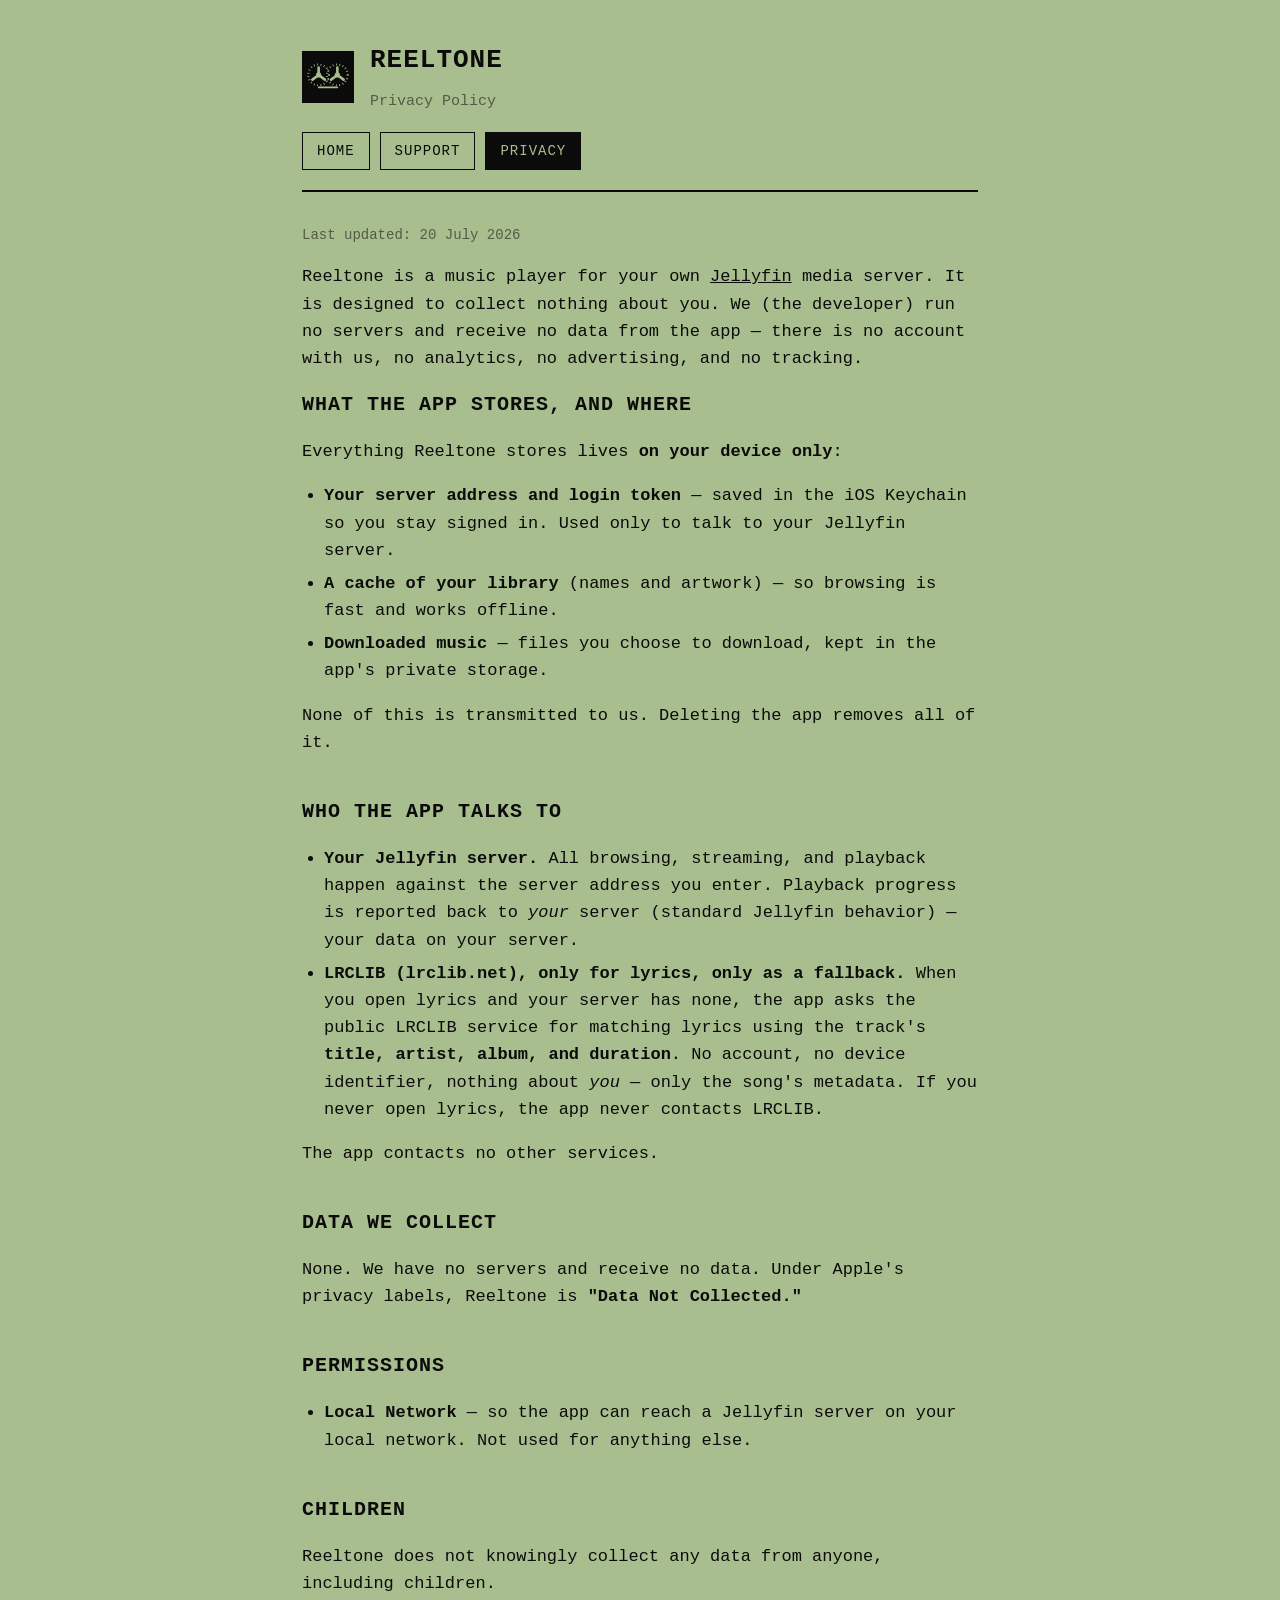
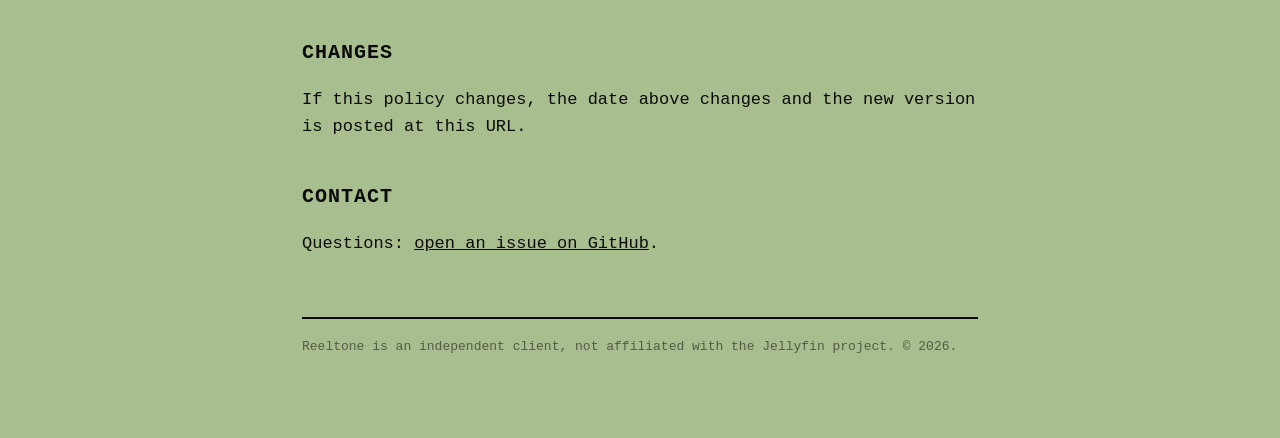
==== privacy.html @ c4884669 "Reeltone marketing, privacy, and support site" ====
<!doctype html>
<html lang="en">
<head>
<meta charset="utf-8">
<meta name="viewport" content="width=device-width, initial-scale=1">
<title>Reeltone — Privacy Policy</title>
<meta name="description" content="Reeltone collects nothing. No servers, no analytics, no tracking. Everything stays on your device.">
<link rel="stylesheet" href="style.css">
</head>
<body>
<div class="wrap">
<header>
  <div class="brand">
    <svg viewBox="0 0 100 100" aria-hidden="true"><rect width="100" height="100" fill="#0B0B0B"/><g fill="none" stroke="#A9BE8E" stroke-width="4"><circle cx="32" cy="46" r="20" stroke-dasharray="1.5 5"/><circle cx="68" cy="46" r="20" stroke-dasharray="1.5 5"/></g><g stroke="#A9BE8E" stroke-width="5" stroke-linecap="round"><path d="M32 32V46M32 46 44 55M32 46 20 55"/><path d="M68 32V46M68 46 80 55M68 46 56 55"/></g><g fill="#A9BE8E"><circle cx="32" cy="46" r="5"/><circle cx="68" cy="46" r="5"/></g><path d="M32 70H68" stroke="#A9BE8E" stroke-width="3" stroke-linecap="round"/></svg>
    <div><h1>REELTONE</h1><p class="tag">Privacy Policy</p></div>
  </div>
  <nav>
    <a href="index.html">Home</a>
    <a href="support.html">Support</a>
    <a href="privacy.html" aria-current="page">Privacy</a>
  </nav>
</header>

<p class="updated">Last updated: 20 July 2026</p>

<p>Reeltone is a music player for your own <a href="https://jellyfin.org">Jellyfin</a>
media server. It is designed to collect nothing about you. We (the developer)
run no servers and receive no data from the app — there is no account with us,
no analytics, no advertising, and no tracking.</p>

<h2>What the app stores, and where</h2>
<p>Everything Reeltone stores lives <strong>on your device only</strong>:</p>
<ul>
  <li><strong>Your server address and login token</strong> — saved in the iOS Keychain so you stay signed in. Used only to talk to your Jellyfin server.</li>
  <li><strong>A cache of your library</strong> (names and artwork) — so browsing is fast and works offline.</li>
  <li><strong>Downloaded music</strong> — files you choose to download, kept in the app's private storage.</li>
</ul>
<p>None of this is transmitted to us. Deleting the app removes all of it.</p>

<h2>Who the app talks to</h2>
<ul>
  <li><strong>Your Jellyfin server.</strong> All browsing, streaming, and playback happen against the server address you enter. Playback progress is reported back to <em>your</em> server (standard Jellyfin behavior) — your data on your server.</li>
  <li><strong>LRCLIB (lrclib.net), only for lyrics, only as a fallback.</strong> When you open lyrics and your server has none, the app asks the public LRCLIB service for matching lyrics using the track's <strong>title, artist, album, and duration</strong>. No account, no device identifier, nothing about <em>you</em> — only the song's metadata. If you never open lyrics, the app never contacts LRCLIB.</li>
</ul>
<p>The app contacts no other services.</p>

<h2>Data we collect</h2>
<p>None. We have no servers and receive no data. Under Apple's privacy labels,
Reeltone is <strong>"Data Not Collected."</strong></p>

<h2>Permissions</h2>
<ul><li><strong>Local Network</strong> — so the app can reach a Jellyfin server on your local network. Not used for anything else.</li></ul>

<h2>Children</h2>
<p>Reeltone does not knowingly collect any data from anyone, including children.</p>

<h2>Changes</h2>
<p>If this policy changes, the date above changes and the new version is posted at this URL.</p>

<h2>Contact</h2>
<p>Questions: <a href="https://github.com/iagocavalcante/reeltone-site/issues">open an issue on GitHub</a>.</p>

<footer>Reeltone is an independent client, not affiliated with the Jellyfin project. &copy; 2026.</footer>
</div>
</body>
</html>
---- style.css ----
:root {
  --sage: #A9BE8E;
  --ink: #0B0B0B;
  --dim: rgba(11, 11, 11, 0.55);
  --panel: #0B0B0B;
  --panel-text: #A9BE8E;
}
* { box-sizing: border-box; }
html { -webkit-text-size-adjust: 100%; }
body {
  margin: 0;
  background: var(--sage);
  color: var(--ink);
  font-family: ui-monospace, "SF Mono", Menlo, Consolas, monospace;
  line-height: 1.6;
  font-size: 17px;
}
.wrap { max-width: 720px; margin: 0 auto; padding: 40px 22px 80px; }
header { border-bottom: 2px solid var(--ink); padding-bottom: 20px; margin-bottom: 32px; }
.brand { display: flex; align-items: center; gap: 16px; }
.brand svg { width: 52px; height: 52px; flex: none; }
.brand h1 { margin: 0; font-size: 26px; letter-spacing: 1px; }
.tag { margin: 8px 0 0; color: var(--dim); font-size: 15px; }
nav { margin-top: 18px; display: flex; gap: 10px; flex-wrap: wrap; }
nav a {
  text-decoration: none; color: var(--ink); border: 1.5px solid var(--ink);
  padding: 7px 14px; font-size: 14px; text-transform: uppercase; letter-spacing: 1px;
}
nav a:hover, nav a[aria-current="page"] { background: var(--ink); color: var(--sage); }
h2 { font-size: 20px; letter-spacing: 1px; text-transform: uppercase; margin: 40px 0 12px; }
h2:first-of-type { margin-top: 8px; }
h3 { font-size: 16px; margin: 26px 0 6px; }
a { color: var(--ink); }
ul { padding-left: 22px; }
li { margin: 6px 0; }
.updated { color: var(--dim); font-size: 14px; }
.panel {
  background: var(--panel); color: var(--panel-text); border-radius: 2px;
  padding: 18px 20px; margin: 24px 0;
}
.panel a { color: var(--panel-text); }
.cta {
  display: inline-block; margin-top: 8px; border: 1.5px solid var(--ink);
  padding: 10px 18px; text-decoration: none; color: var(--ink);
  text-transform: uppercase; letter-spacing: 1px; font-size: 14px;
}
.cta:hover { background: var(--ink); color: var(--sage); }
footer { margin-top: 60px; border-top: 2px solid var(--ink); padding-top: 18px; color: var(--dim); font-size: 13px; }
@media (prefers-color-scheme: dark) {
  /* Reeltone is a single-mode LCD look; keep it consistent in dark mode too. */
  body { background: var(--sage); color: var(--ink); }
}
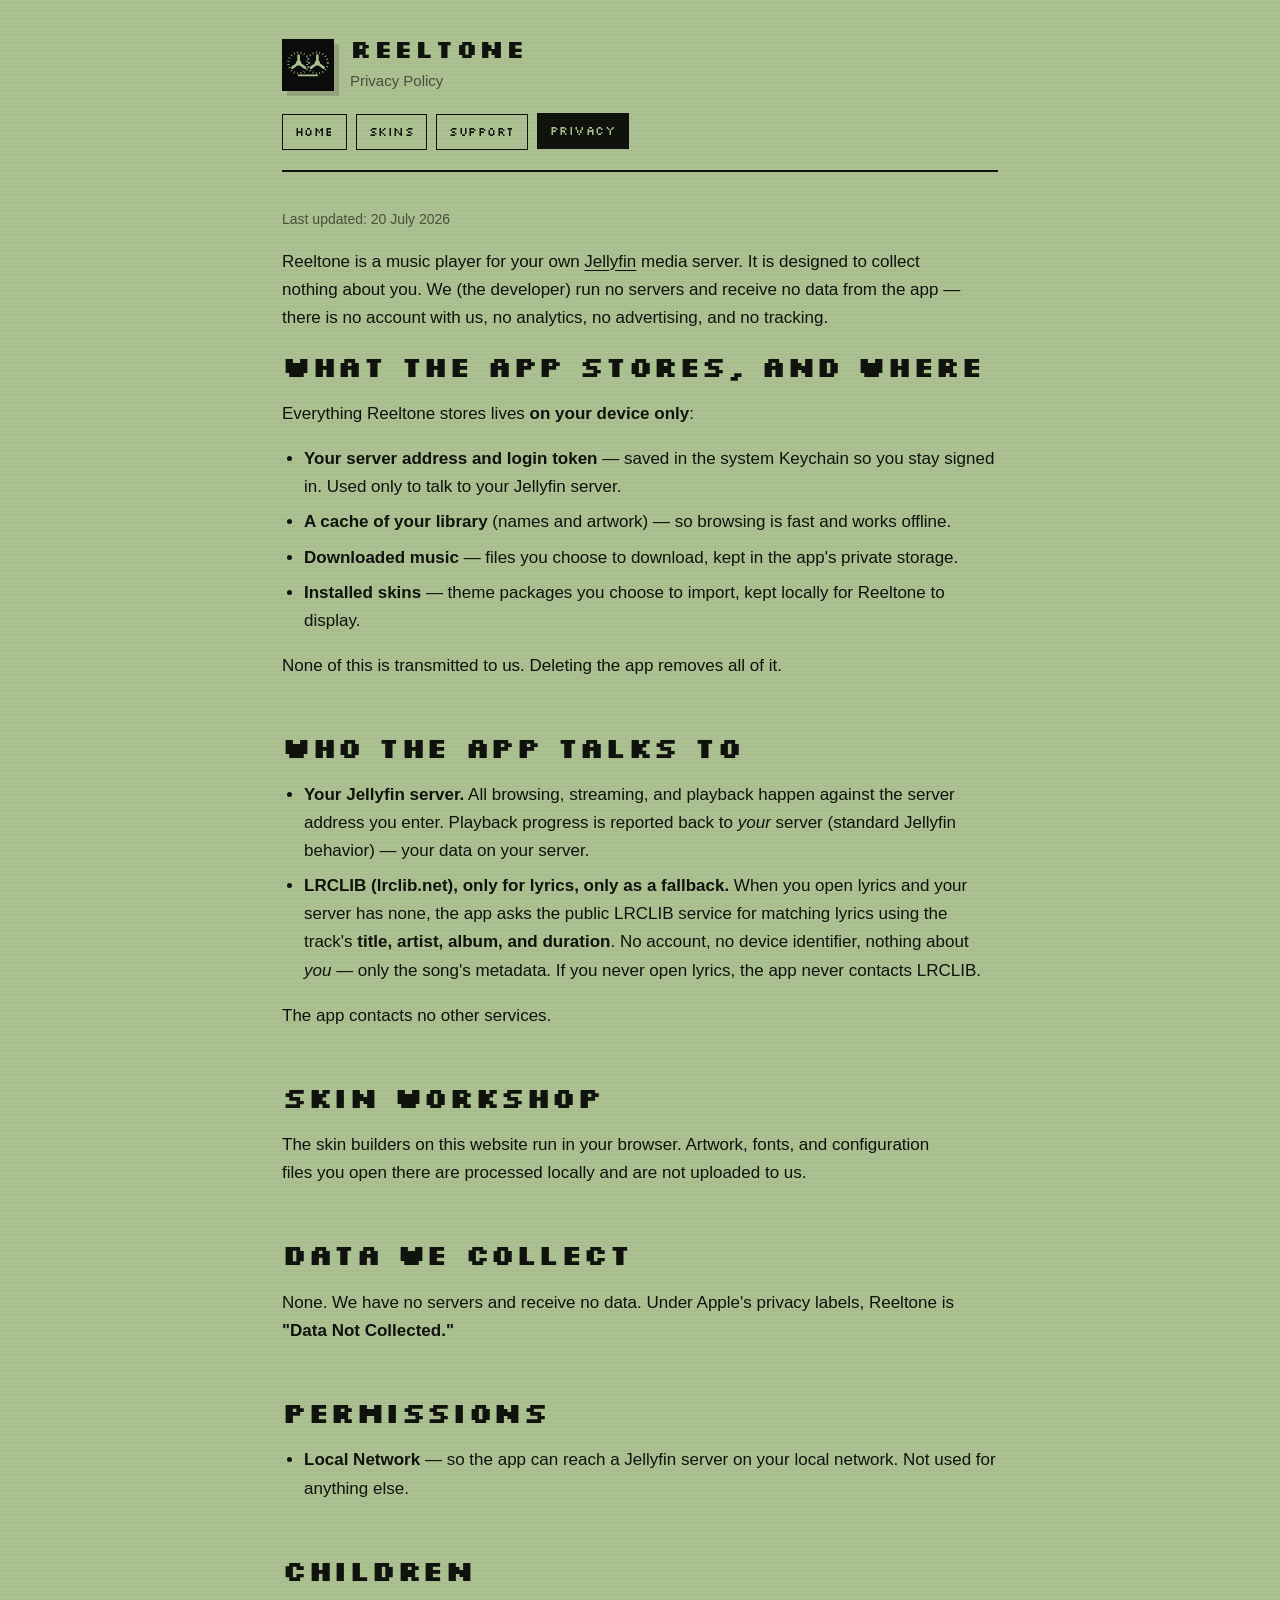
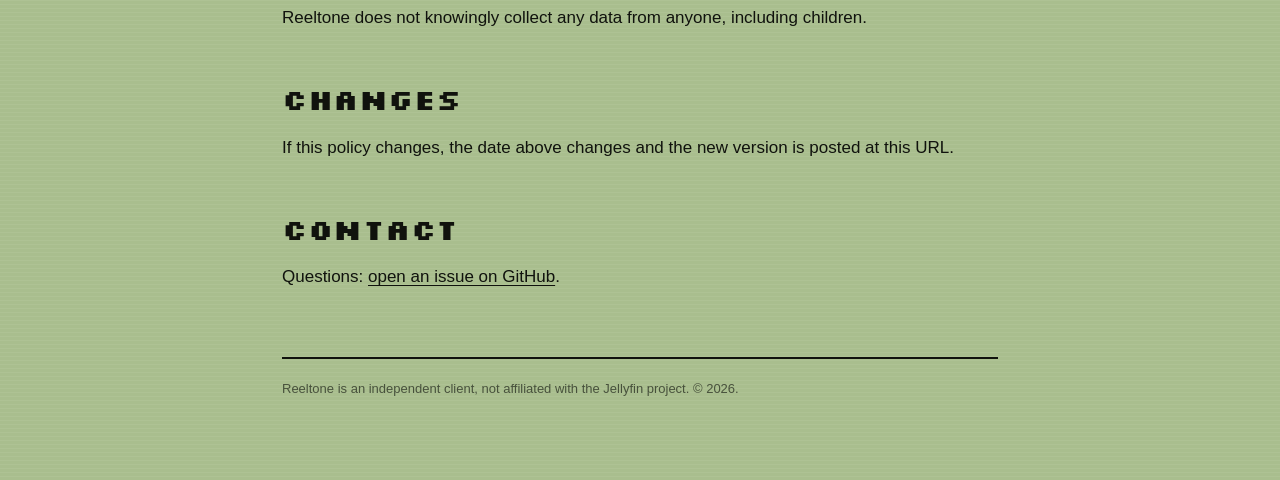
==== commit 323aed87: "feat: add public skin workshop and downloads" ====
--- a/privacy.html
+++ b/privacy.html
@@ -16,6 +16,7 @@
   </div>
   <nav>
     <a href="index.html">Home</a>
+    <a href="skins.html">Skins</a>
     <a href="support.html">Support</a>
     <a href="privacy.html" aria-current="page">Privacy</a>
   </nav>
@@ -31,9 +32,10 @@
 <h2>What the app stores, and where</h2>
 <p>Everything Reeltone stores lives <strong>on your device only</strong>:</p>
 <ul>
-  <li><strong>Your server address and login token</strong> — saved in the iOS Keychain so you stay signed in. Used only to talk to your Jellyfin server.</li>
+  <li><strong>Your server address and login token</strong> — saved in the system Keychain so you stay signed in. Used only to talk to your Jellyfin server.</li>
   <li><strong>A cache of your library</strong> (names and artwork) — so browsing is fast and works offline.</li>
   <li><strong>Downloaded music</strong> — files you choose to download, kept in the app's private storage.</li>
+  <li><strong>Installed skins</strong> — theme packages you choose to import, kept locally for Reeltone to display.</li>
 </ul>
 <p>None of this is transmitted to us. Deleting the app removes all of it.</p>
 
@@ -43,6 +45,9 @@
   <li><strong>LRCLIB (lrclib.net), only for lyrics, only as a fallback.</strong> When you open lyrics and your server has none, the app asks the public LRCLIB service for matching lyrics using the track's <strong>title, artist, album, and duration</strong>. No account, no device identifier, nothing about <em>you</em> — only the song's metadata. If you never open lyrics, the app never contacts LRCLIB.</li>
 </ul>
 <p>The app contacts no other services.</p>
+
+<h2>Skin workshop</h2>
+<p>The skin builders on this website run in your browser. Artwork, fonts, and configuration files you open there are processed locally and are not uploaded to us.</p>
 
 <h2>Data we collect</h2>
 <p>None. We have no servers and receive no data. Under Apple's privacy labels,
--- a/style.css
+++ b/style.css
@@ -1,52 +1,299 @@
+@font-face {
+  font-family: "Silkscreen";
+  src: url("assets/fonts/Silkscreen-Regular.ttf") format("truetype");
+  font-display: swap;
+  font-weight: 400;
+}
+@font-face {
+  font-family: "Silkscreen";
+  src: url("assets/fonts/Silkscreen-Bold.ttf") format("truetype");
+  font-display: swap;
+  font-weight: 700;
+}
+@font-face {
+  font-family: "DSEG7";
+  src: url("assets/fonts/DSEG7Classic-Regular.ttf") format("truetype");
+  font-display: swap;
+}
+
 :root {
-  --sage: #A9BE8E;
-  --ink: #0B0B0B;
-  --dim: rgba(11, 11, 11, 0.55);
-  --panel: #0B0B0B;
-  --panel-text: #A9BE8E;
-}
+  --sage: #a9be8e;
+  --sage-light: #d7e2c3;
+  --sage-dark: #61734f;
+  --ink: #10120d;
+  --ink-soft: #252a20;
+  --dim: rgba(16, 18, 13, 0.64);
+  --panel: #11150f;
+  --panel-raised: #1c2119;
+  --panel-text: #cfe4ad;
+  --signal: #ffb51b;
+  --signal-hot: #ff713d;
+  --line: rgba(16, 18, 13, 0.28);
+  --paper: #e5ecd7;
+  --shadow: 0 18px 50px rgba(24, 31, 19, 0.2);
+}
+
 * { box-sizing: border-box; }
-html { -webkit-text-size-adjust: 100%; }
+html { -webkit-text-size-adjust: 100%; scroll-behavior: smooth; }
 body {
   margin: 0;
-  background: var(--sage);
+  background:
+    linear-gradient(rgba(255,255,255,.055) 1px, transparent 1px) 0 0 / 100% 4px,
+    var(--sage);
   color: var(--ink);
-  font-family: ui-monospace, "SF Mono", Menlo, Consolas, monospace;
-  line-height: 1.6;
+  font-family: Avenir, "Avenir Next", "Trebuchet MS", sans-serif;
   font-size: 17px;
-}
-.wrap { max-width: 720px; margin: 0 auto; padding: 40px 22px 80px; }
-header { border-bottom: 2px solid var(--ink); padding-bottom: 20px; margin-bottom: 32px; }
+  line-height: 1.65;
+}
+a { color: currentColor; text-underline-offset: 3px; }
+a:hover { text-decoration-thickness: 2px; }
+img { display: block; max-width: 100%; }
+code { font-family: "SFMono-Regular", Consolas, monospace; font-size: .9em; }
+
+.wrap { max-width: 760px; margin: 0 auto; padding: 36px 22px 80px; }
+.wrap--wide { max-width: 1160px; }
+header { border-bottom: 2px solid var(--ink); padding-bottom: 20px; margin-bottom: 36px; }
 .brand { display: flex; align-items: center; gap: 16px; }
-.brand svg { width: 52px; height: 52px; flex: none; }
-.brand h1 { margin: 0; font-size: 26px; letter-spacing: 1px; }
+.brand svg { width: 52px; height: 52px; flex: none; box-shadow: 5px 5px 0 rgba(16,18,13,.16); }
+.brand h1,
+.brand-name,
+h1, h2, h3,
+nav,
+.cta,
+.eyebrow,
+.badge,
+.step-number,
+.download-link {
+  font-family: "Silkscreen", "SFMono-Regular", Consolas, monospace;
+}
+.brand h1,
+.brand-name { margin: 0; font-size: 25px; letter-spacing: .06em; line-height: 1; }
 .tag { margin: 8px 0 0; color: var(--dim); font-size: 15px; }
-nav { margin-top: 18px; display: flex; gap: 10px; flex-wrap: wrap; }
+nav { margin-top: 20px; display: flex; gap: 9px; flex-wrap: wrap; }
 nav a {
-  text-decoration: none; color: var(--ink); border: 1.5px solid var(--ink);
-  padding: 7px 14px; font-size: 14px; text-transform: uppercase; letter-spacing: 1px;
-}
-nav a:hover, nav a[aria-current="page"] { background: var(--ink); color: var(--sage); }
-h2 { font-size: 20px; letter-spacing: 1px; text-transform: uppercase; margin: 40px 0 12px; }
+  text-decoration: none;
+  color: var(--ink);
+  border: 1.5px solid var(--ink);
+  padding: 7px 12px;
+  font-size: 12px;
+  text-transform: uppercase;
+  letter-spacing: .04em;
+  transition: background-color 120ms ease, color 120ms ease, transform 120ms ease;
+}
+nav a:hover,
+nav a:focus-visible,
+nav a[aria-current="page"] { background: var(--ink); color: var(--sage); transform: translateY(-1px); }
+
+h1 { font-size: clamp(2.2rem, 7vw, 5.8rem); line-height: .92; letter-spacing: -.04em; margin: 0; }
+h2 { font-size: clamp(1.25rem, 3vw, 1.8rem); line-height: 1.2; letter-spacing: .02em; text-transform: uppercase; margin: 50px 0 15px; }
 h2:first-of-type { margin-top: 8px; }
-h3 { font-size: 16px; margin: 26px 0 6px; }
-a { color: var(--ink); }
+h3 { font-size: 1rem; line-height: 1.35; margin: 26px 0 7px; }
+p { max-width: 72ch; }
 ul { padding-left: 22px; }
-li { margin: 6px 0; }
-.updated { color: var(--dim); font-size: 14px; }
+li { margin: 7px 0; }
+.updated, .fine-print { color: var(--dim); font-size: 14px; }
+.eyebrow { margin: 0 0 14px; text-transform: uppercase; letter-spacing: .08em; font-size: 12px; }
+
 .panel {
-  background: var(--panel); color: var(--panel-text); border-radius: 2px;
-  padding: 18px 20px; margin: 24px 0;
+  background: var(--panel);
+  color: var(--panel-text);
+  border: 2px solid var(--ink);
+  border-radius: 3px;
+  padding: 20px 22px;
+  margin: 28px 0;
+  box-shadow: 8px 8px 0 rgba(16,18,13,.2);
 }
 .panel a { color: var(--panel-text); }
-.cta {
-  display: inline-block; margin-top: 8px; border: 1.5px solid var(--ink);
-  padding: 10px 18px; text-decoration: none; color: var(--ink);
-  text-transform: uppercase; letter-spacing: 1px; font-size: 14px;
-}
-.cta:hover { background: var(--ink); color: var(--sage); }
-footer { margin-top: 60px; border-top: 2px solid var(--ink); padding-top: 18px; color: var(--dim); font-size: 13px; }
-@media (prefers-color-scheme: dark) {
-  /* Reeltone is a single-mode LCD look; keep it consistent in dark mode too. */
-  body { background: var(--sage); color: var(--ink); }
-}
+.cta,
+.download-link {
+  display: inline-flex;
+  align-items: center;
+  justify-content: center;
+  gap: 8px;
+  border: 1.5px solid currentColor;
+  padding: 10px 15px;
+  text-decoration: none;
+  text-transform: uppercase;
+  letter-spacing: .03em;
+  font-size: 12px;
+  line-height: 1.2;
+  transition: transform 120ms ease, box-shadow 120ms ease, background-color 120ms ease, color 120ms ease;
+}
+.cta:hover,
+.cta:focus-visible,
+.download-link:hover,
+.download-link:focus-visible { transform: translate(-2px, -2px); box-shadow: 3px 3px 0 currentColor; }
+.cta--dark { background: var(--ink); color: var(--sage-light); border-color: var(--ink); }
+.cta--light { background: transparent; color: var(--ink); }
+.cta-row { display: flex; flex-wrap: wrap; gap: 12px; margin-top: 26px; }
+
+.workshop-hero {
+  display: grid;
+  grid-template-columns: minmax(0, 1.35fr) minmax(280px, .65fr);
+  gap: 34px;
+  align-items: end;
+  padding: 24px 0 54px;
+  border-bottom: 2px solid var(--ink);
+}
+.workshop-hero .lede { font-size: clamp(1.05rem, 2vw, 1.28rem); max-width: 55ch; margin: 24px 0 0; }
+.workbench-readout {
+  background: var(--panel);
+  color: var(--panel-text);
+  border: 10px solid var(--ink-soft);
+  outline: 2px solid var(--ink);
+  padding: 18px;
+  box-shadow: var(--shadow);
+}
+.readout-label { color: var(--signal); font-family: "Silkscreen", monospace; font-size: 11px; text-transform: uppercase; }
+.readout-value { font-family: "DSEG7", monospace; font-size: clamp(1.55rem, 4vw, 2.45rem); letter-spacing: .05em; margin: 8px 0 18px; text-shadow: 0 0 12px rgba(207,228,173,.36); }
+.readout-grid { border-top: 1px solid rgba(207,228,173,.25); padding-top: 12px; }
+.readout-row { display: flex; justify-content: space-between; gap: 18px; padding: 5px 0; font-family: "Silkscreen", monospace; font-size: 10px; text-transform: uppercase; }
+.readout-row span:first-child { color: rgba(207,228,173,.58); }
+
+.section-heading { display: flex; align-items: end; justify-content: space-between; gap: 24px; margin: 56px 0 22px; }
+.section-heading h2 { margin: 0; }
+.section-heading p { margin: 0; color: var(--dim); font-size: 14px; }
+.builder-rack { display: grid; grid-template-columns: repeat(2, minmax(0, 1fr)); gap: 18px; }
+.builder-unit {
+  position: relative;
+  overflow: hidden;
+  display: flex;
+  flex-direction: column;
+  min-height: 360px;
+  background: var(--panel);
+  color: var(--panel-text);
+  border: 2px solid var(--ink);
+  padding: 26px;
+  box-shadow: 8px 8px 0 rgba(16,18,13,.2);
+}
+.builder-unit::before {
+  content: "";
+  position: absolute;
+  inset: 0 0 auto;
+  height: 7px;
+  background: repeating-linear-gradient(90deg, var(--signal) 0 28px, var(--signal-hot) 28px 38px, transparent 38px 46px);
+}
+.builder-unit h3 { color: var(--paper); font-size: clamp(1.2rem, 3vw, 1.7rem); margin: 18px 0 10px; }
+.builder-unit p { color: rgba(207,228,173,.78); }
+.builder-unit ul { margin: 6px 0 24px; padding-left: 18px; font-size: 15px; }
+.builder-unit .cta { margin-top: auto; align-self: flex-start; color: var(--panel-text); }
+.badge { display: inline-flex; align-self: flex-start; border: 1px solid currentColor; padding: 5px 8px; font-size: 10px; text-transform: uppercase; color: var(--signal); }
+
+.deck-gallery { display: grid; grid-template-columns: repeat(3, minmax(0, 1fr)); gap: 18px; }
+.deck-card {
+  display: flex;
+  flex-direction: column;
+  min-width: 0;
+  background: rgba(229,236,215,.66);
+  border: 2px solid var(--ink);
+  box-shadow: 6px 6px 0 rgba(16,18,13,.15);
+}
+.deck-preview {
+  display: grid;
+  place-items: center;
+  aspect-ratio: 1 / .88;
+  padding: 16px;
+  background:
+    radial-gradient(circle at 50% 32%, rgba(255,255,255,.45), transparent 38%),
+    repeating-linear-gradient(135deg, rgba(16,18,13,.05) 0 1px, transparent 1px 10px);
+  border-bottom: 2px solid var(--ink);
+}
+.deck-preview img { width: 100%; max-height: 100%; object-fit: contain; filter: drop-shadow(0 11px 11px rgba(16,18,13,.28)); }
+.deck-body { display: flex; flex-direction: column; flex: 1; padding: 18px; }
+.deck-body h3 { margin: 0; font-size: 15px; }
+.deck-body p { color: var(--dim); font-size: 14px; line-height: 1.5; }
+.deck-body .download-link { margin-top: auto; align-self: stretch; }
+
+.classic-grid { display: grid; grid-template-columns: repeat(4, minmax(0, 1fr)); gap: 12px; }
+.classic-theme {
+  --theme-screen: #10120d;
+  --theme-ink: #a9be8e;
+  min-height: 190px;
+  display: flex;
+  flex-direction: column;
+  padding: 15px;
+  background: var(--theme-screen);
+  color: var(--theme-ink);
+  border: 2px solid var(--ink);
+  box-shadow: inset 0 0 0 3px rgba(255,255,255,.08);
+}
+.classic-theme::before {
+  content: "88:88";
+  font-family: "DSEG7", monospace;
+  font-size: 25px;
+  letter-spacing: .06em;
+  opacity: .72;
+  margin-bottom: 26px;
+}
+.classic-theme strong { font-family: "Silkscreen", monospace; font-size: 11px; line-height: 1.45; }
+.classic-theme span { opacity: .7; font-size: 12px; margin: 6px 0 12px; }
+.classic-theme .download-link { margin-top: auto; padding: 8px; font-size: 10px; }
+
+.install-strip { display: grid; grid-template-columns: repeat(3, minmax(0, 1fr)); gap: 2px; background: var(--ink); border: 2px solid var(--ink); margin-top: 24px; }
+.install-step { background: var(--paper); padding: 22px; }
+.step-number { display: inline-grid; place-items: center; width: 30px; height: 30px; margin-bottom: 14px; background: var(--ink); color: var(--sage); font-size: 12px; }
+.install-step h3 { margin: 0 0 8px; }
+.install-step p { margin: 0; color: var(--dim); font-size: 14px; }
+
+.home-skins {
+  position: relative;
+  overflow: hidden;
+  background: var(--panel);
+  color: var(--panel-text);
+  border: 2px solid var(--ink);
+  padding: 26px;
+  margin: 34px 0;
+  box-shadow: 8px 8px 0 rgba(16,18,13,.2);
+}
+.home-skins::after { content: "SKIN_07"; position: absolute; right: 16px; top: 8px; color: rgba(207,228,173,.1); font-family: "DSEG7", monospace; font-size: 52px; }
+.home-skins h2 { color: var(--paper); margin: 0 0 10px; position: relative; z-index: 1; }
+.home-skins p { color: rgba(207,228,173,.8); position: relative; z-index: 1; }
+.home-skins .cta { color: var(--panel-text); position: relative; z-index: 1; }
+
+.reference { max-width: 900px; }
+.reference h1 { font-size: clamp(2rem, 6vw, 4rem); margin: 18px 0 24px; }
+.reference h2 { scroll-margin-top: 20px; }
+.reference h3 { font-size: 1.05rem; }
+.reference pre {
+  overflow-x: auto;
+  padding: 18px;
+  background: var(--panel);
+  color: var(--panel-text);
+  border: 2px solid var(--ink);
+  font: 13px/1.55 "SFMono-Regular", Consolas, monospace;
+}
+.reference table { width: 100%; border-collapse: collapse; margin: 22px 0; font-size: 14px; }
+.reference th, .reference td { padding: 10px; border: 1px solid var(--ink); text-align: left; vertical-align: top; }
+.reference th { background: var(--ink); color: var(--sage-light); font-family: "Silkscreen", monospace; font-size: 10px; }
+.reference-note { border-left: 6px solid var(--signal-hot); padding: 4px 0 4px 16px; }
+
+footer { margin-top: 66px; border-top: 2px solid var(--ink); padding-top: 19px; color: var(--dim); font-size: 13px; }
+:focus-visible { outline: 3px solid var(--signal-hot); outline-offset: 3px; }
+
+@media (max-width: 820px) {
+  .workshop-hero { grid-template-columns: 1fr; }
+  .workbench-readout { max-width: 520px; }
+  .deck-gallery { grid-template-columns: 1fr 1fr; }
+  .classic-grid { grid-template-columns: repeat(2, minmax(0, 1fr)); }
+  .install-strip { grid-template-columns: 1fr; }
+}
+
+@media (max-width: 560px) {
+  body { font-size: 16px; }
+  .wrap { padding: 24px 16px 60px; }
+  .brand h1, .brand-name { font-size: 21px; }
+  .brand svg { width: 46px; height: 46px; }
+  nav { gap: 6px; }
+  nav a { flex: 1; text-align: center; padding-inline: 7px; }
+  .workshop-hero { padding-top: 8px; }
+  .builder-rack, .deck-gallery, .classic-grid { grid-template-columns: 1fr; }
+  .section-heading { display: block; }
+  .section-heading p { margin-top: 10px; }
+  .builder-unit { min-height: 0; }
+  .deck-preview { aspect-ratio: 1.2 / 1; }
+}
+
+@media (prefers-reduced-motion: reduce) {
+  html { scroll-behavior: auto; }
+  *, *::before, *::after { transition-duration: .001ms !important; animation-duration: .001ms !important; animation-iteration-count: 1 !important; }
+}
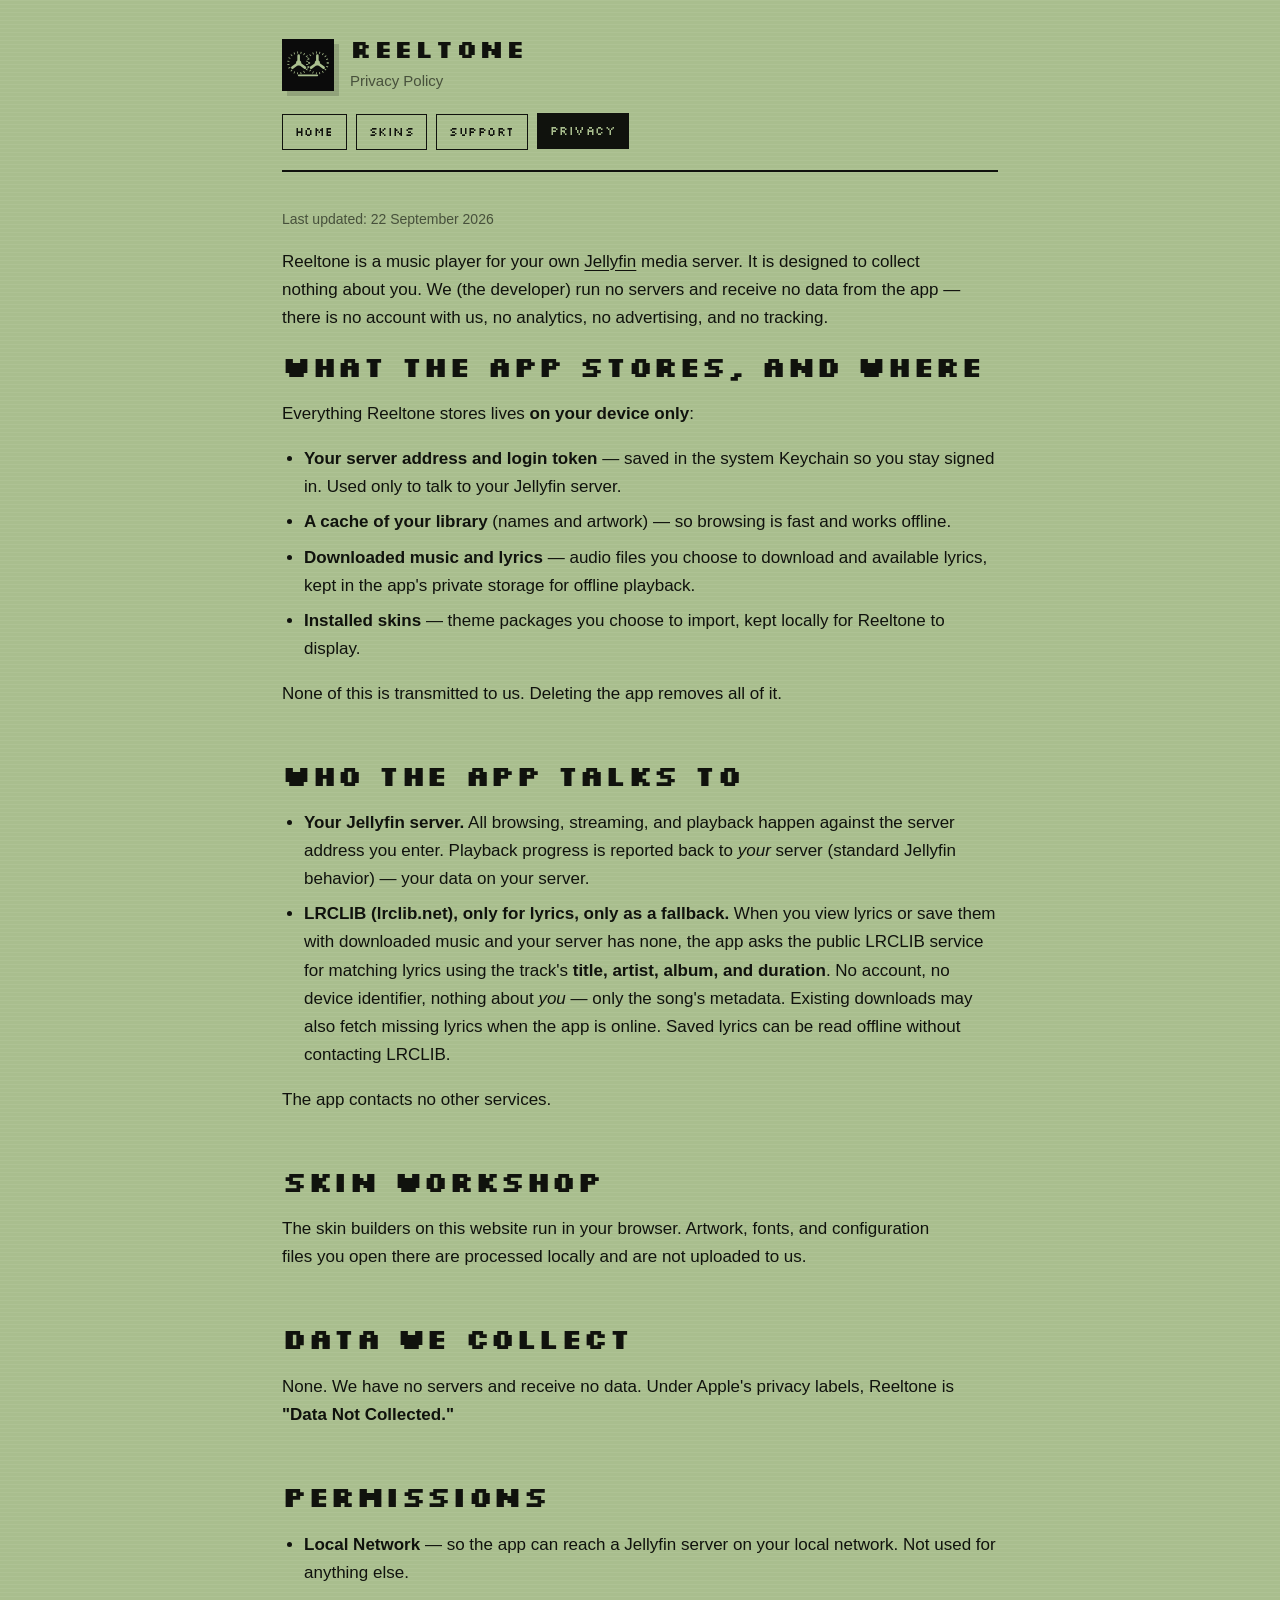
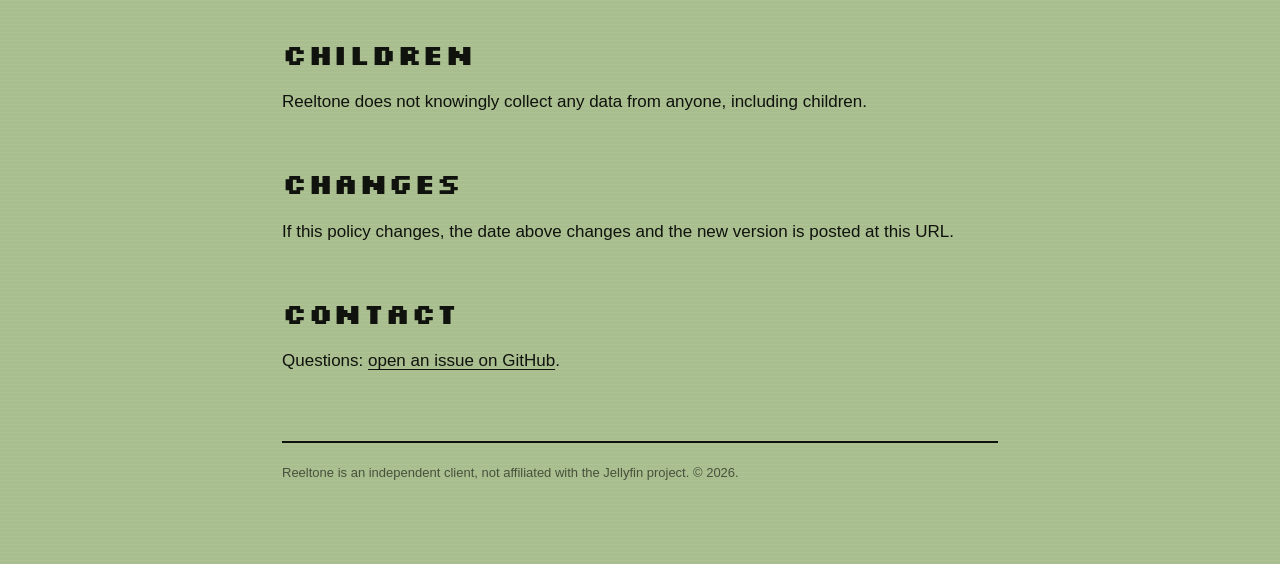
==== commit bf384189: "Clarify offline lyrics lookups in privacy policy" ====
--- a/privacy.html
+++ b/privacy.html
@@ -22,7 +22,7 @@
   </nav>
 </header>
 
-<p class="updated">Last updated: 20 July 2026</p>
+<p class="updated">Last updated: 22 September 2026</p>
 
 <p>Reeltone is a music player for your own <a href="https://jellyfin.org">Jellyfin</a>
 media server. It is designed to collect nothing about you. We (the developer)
@@ -34,7 +34,7 @@
 <ul>
   <li><strong>Your server address and login token</strong> — saved in the system Keychain so you stay signed in. Used only to talk to your Jellyfin server.</li>
   <li><strong>A cache of your library</strong> (names and artwork) — so browsing is fast and works offline.</li>
-  <li><strong>Downloaded music</strong> — files you choose to download, kept in the app's private storage.</li>
+  <li><strong>Downloaded music and lyrics</strong> — audio files you choose to download and available lyrics, kept in the app's private storage for offline playback.</li>
   <li><strong>Installed skins</strong> — theme packages you choose to import, kept locally for Reeltone to display.</li>
 </ul>
 <p>None of this is transmitted to us. Deleting the app removes all of it.</p>
@@ -42,7 +42,7 @@
 <h2>Who the app talks to</h2>
 <ul>
   <li><strong>Your Jellyfin server.</strong> All browsing, streaming, and playback happen against the server address you enter. Playback progress is reported back to <em>your</em> server (standard Jellyfin behavior) — your data on your server.</li>
-  <li><strong>LRCLIB (lrclib.net), only for lyrics, only as a fallback.</strong> When you open lyrics and your server has none, the app asks the public LRCLIB service for matching lyrics using the track's <strong>title, artist, album, and duration</strong>. No account, no device identifier, nothing about <em>you</em> — only the song's metadata. If you never open lyrics, the app never contacts LRCLIB.</li>
+  <li><strong>LRCLIB (lrclib.net), only for lyrics, only as a fallback.</strong> When you view lyrics or save them with downloaded music and your server has none, the app asks the public LRCLIB service for matching lyrics using the track's <strong>title, artist, album, and duration</strong>. No account, no device identifier, nothing about <em>you</em> — only the song's metadata. Existing downloads may also fetch missing lyrics when the app is online. Saved lyrics can be read offline without contacting LRCLIB.</li>
 </ul>
 <p>The app contacts no other services.</p>
 
